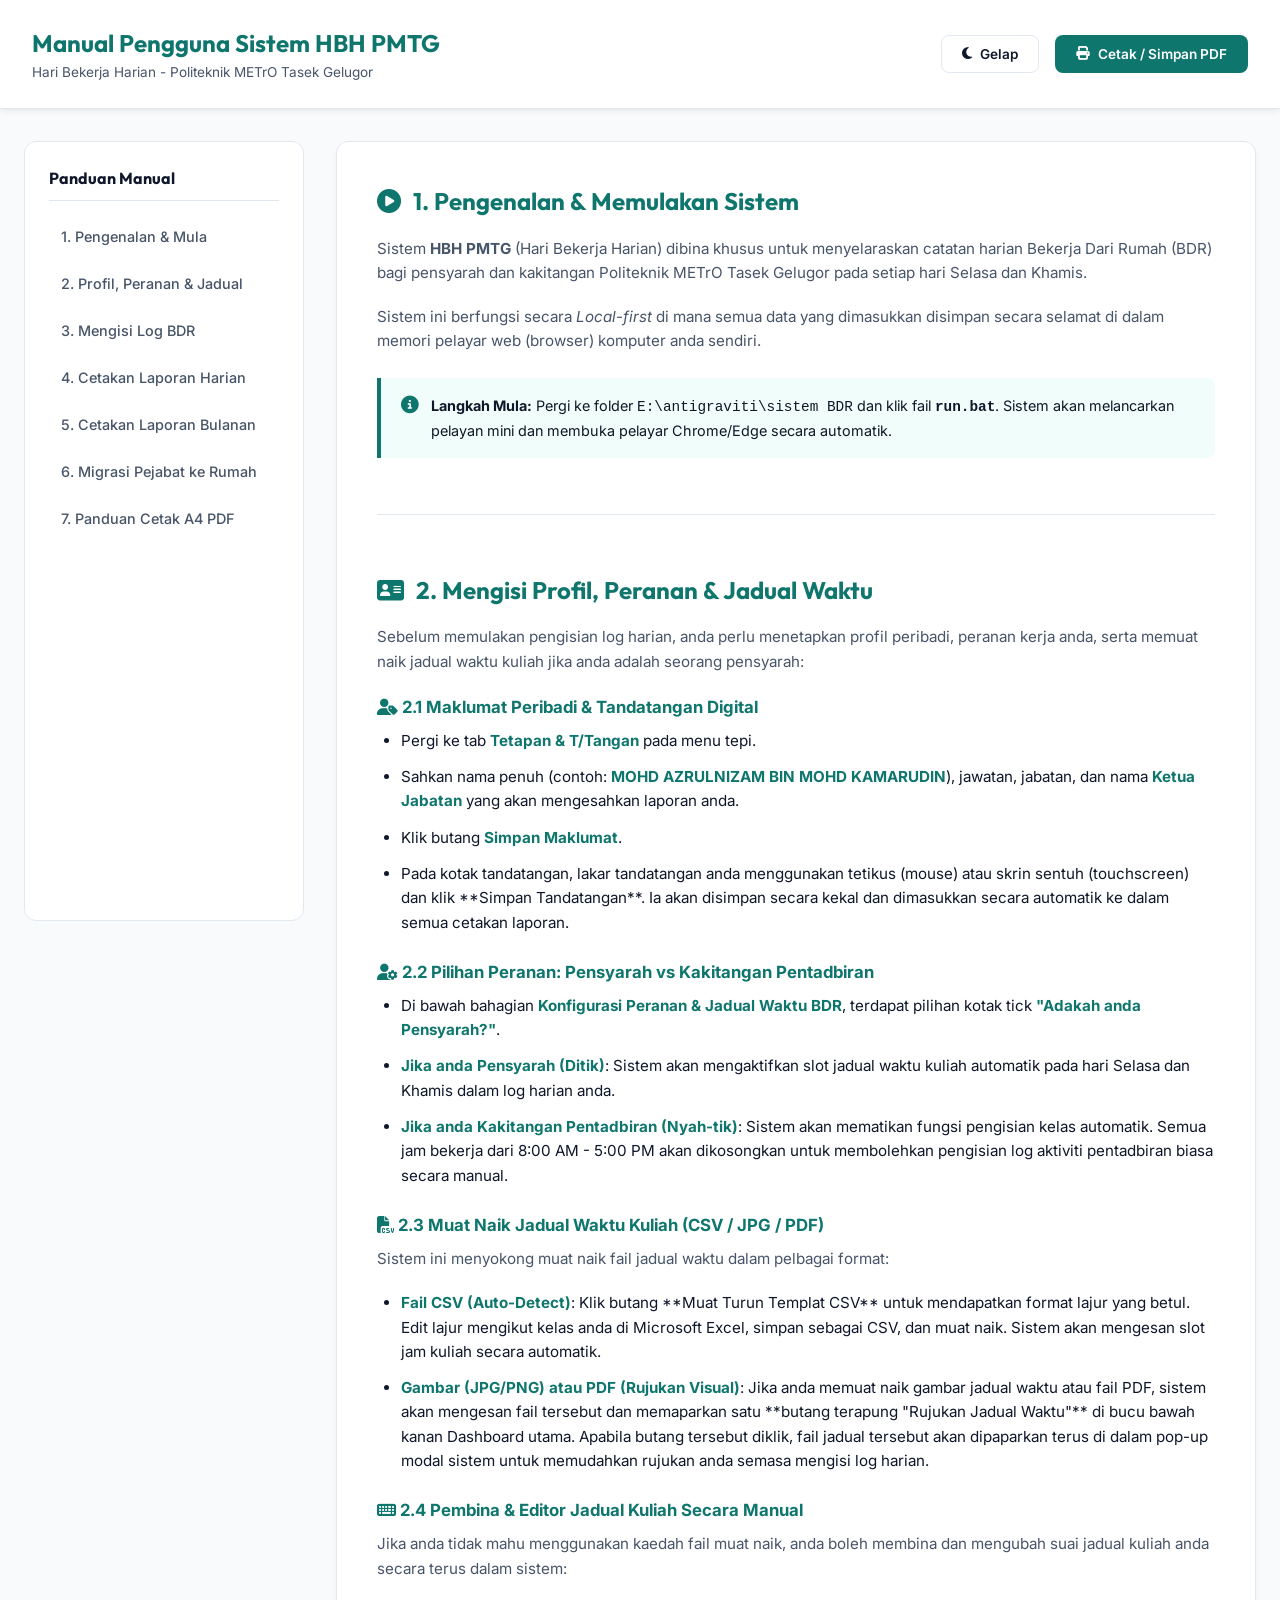
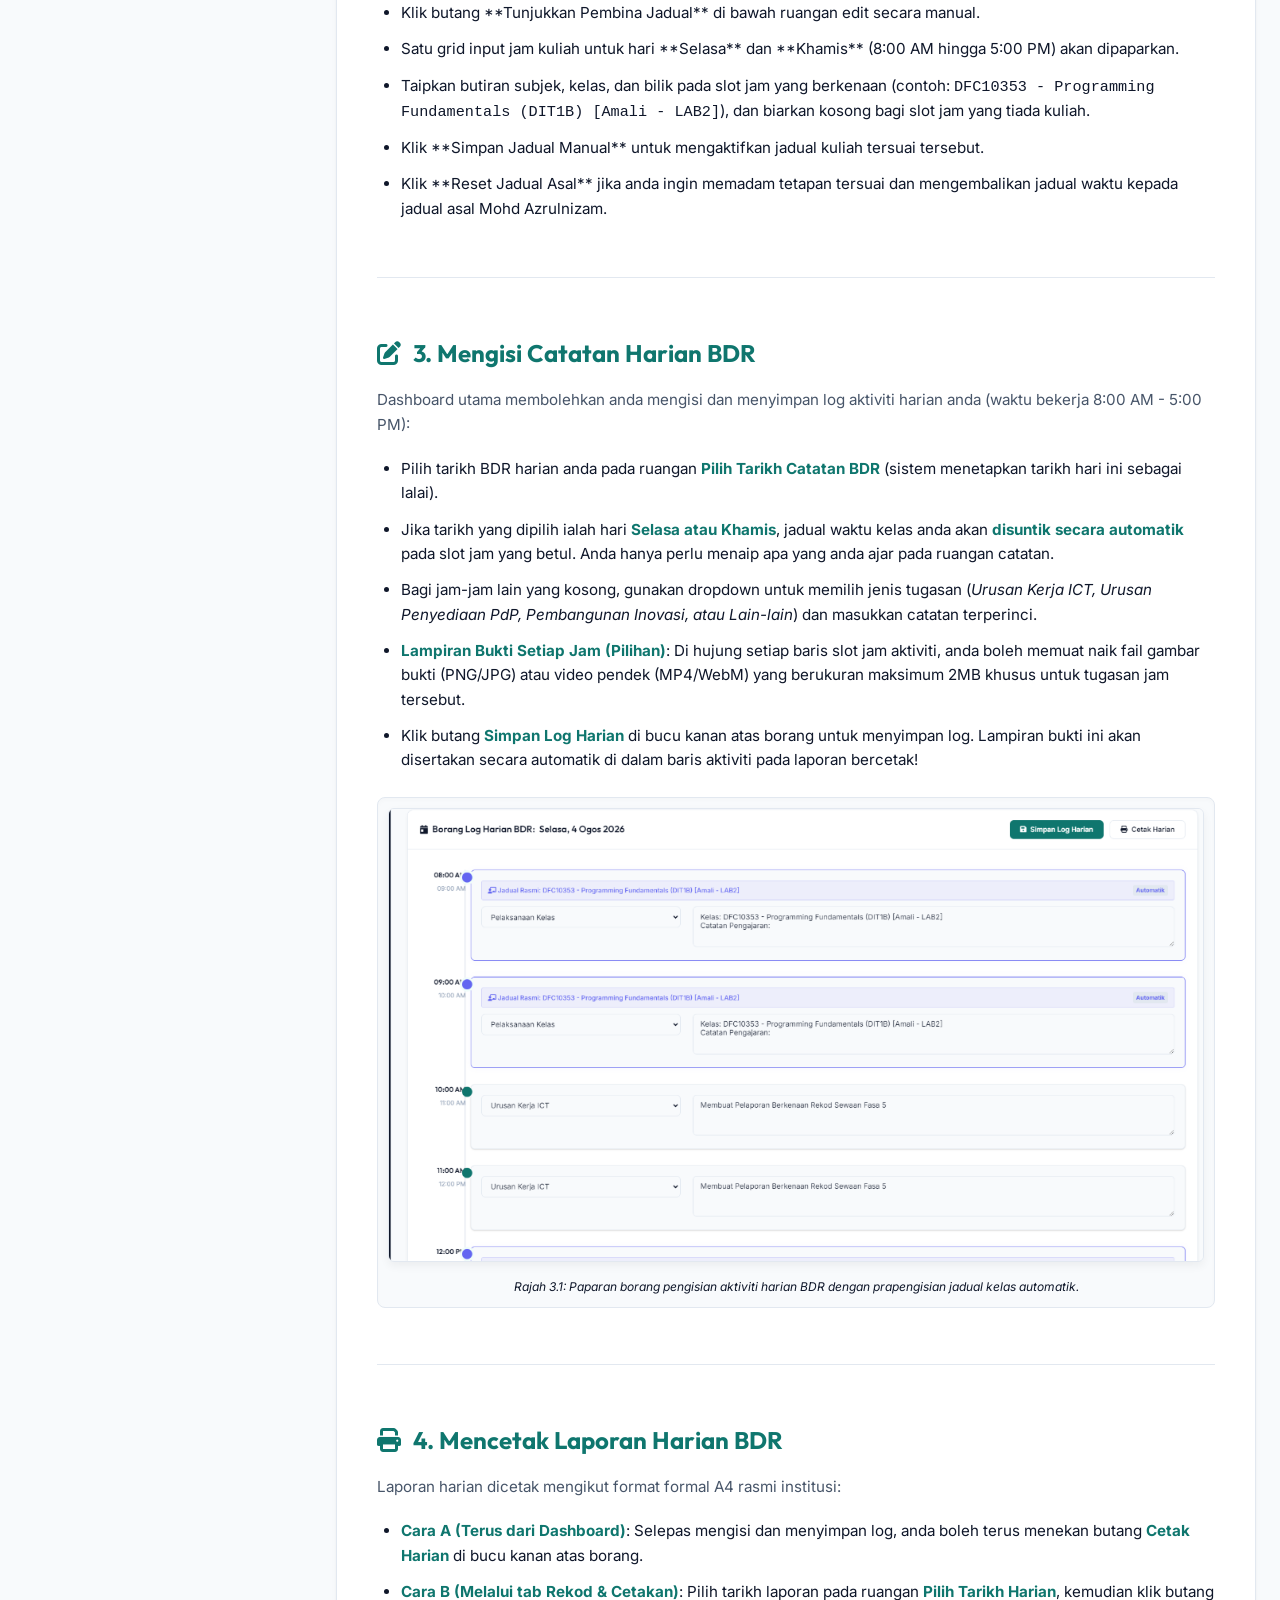
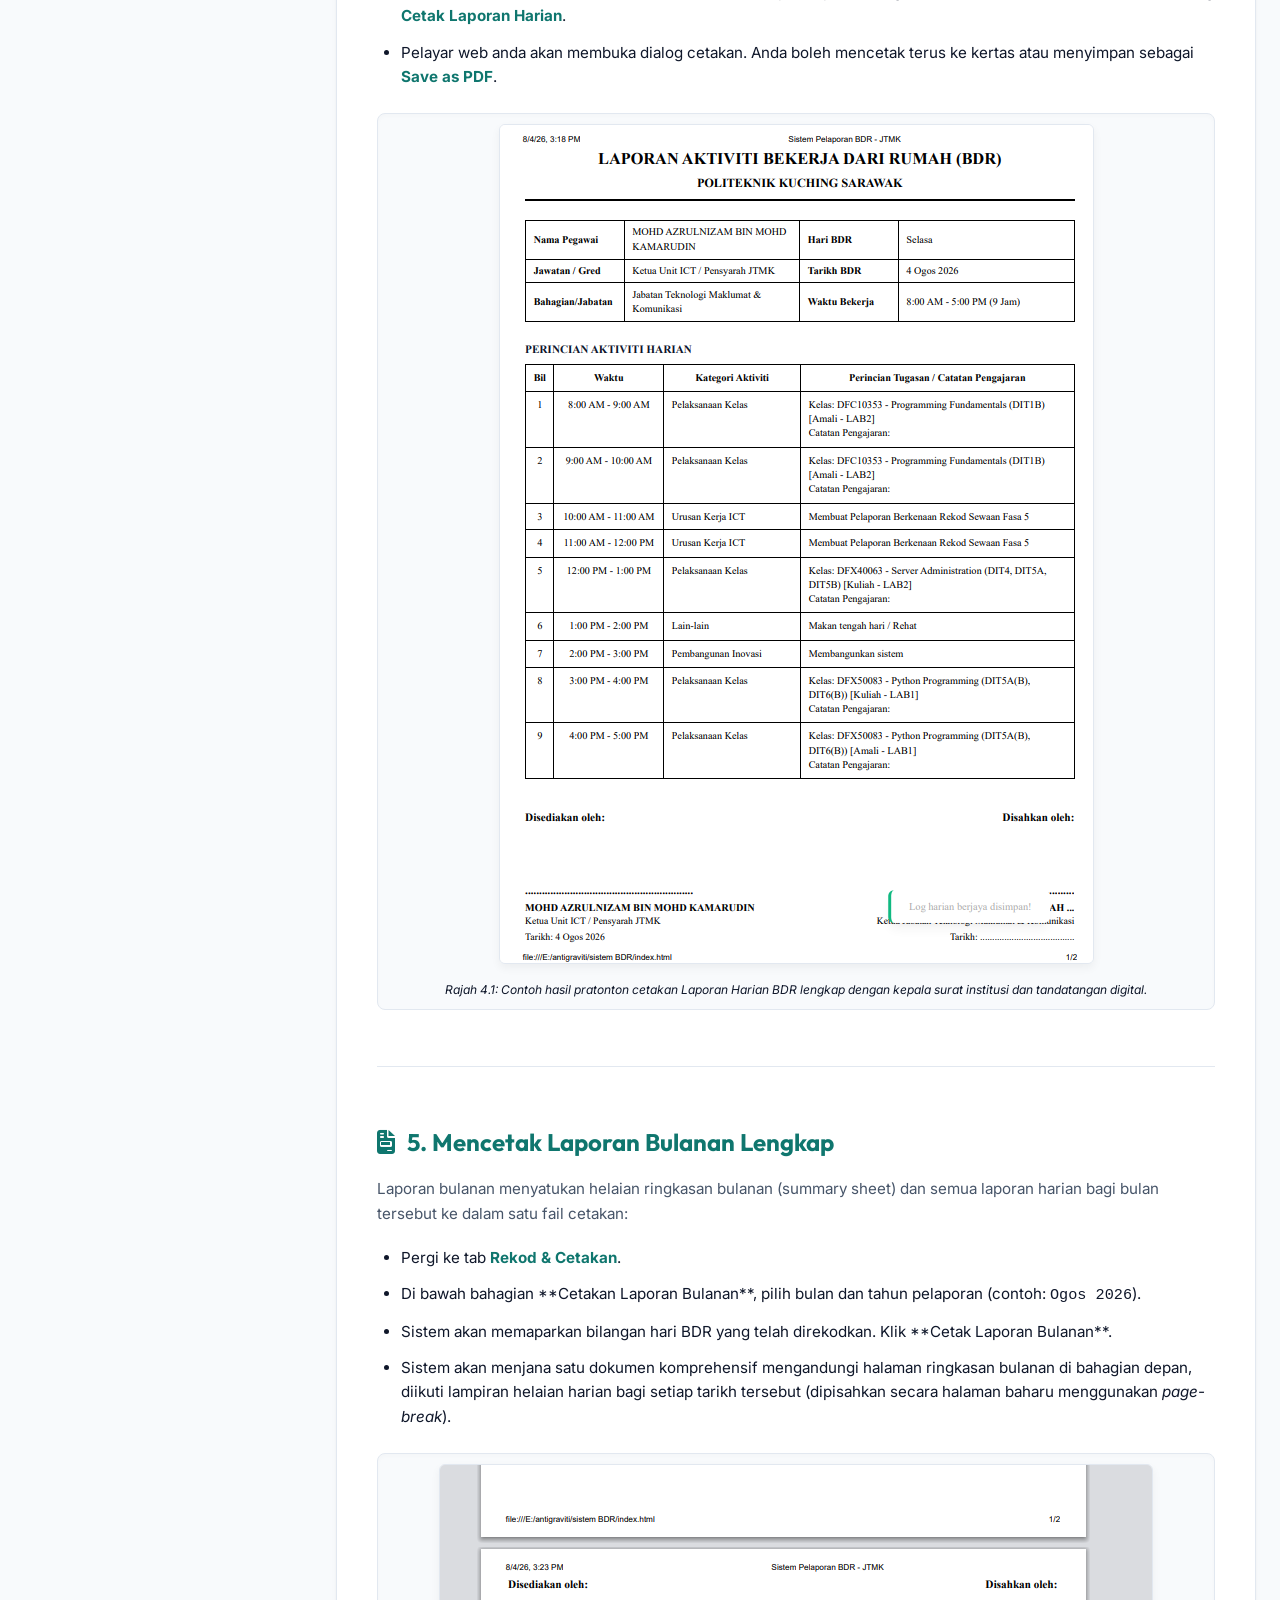
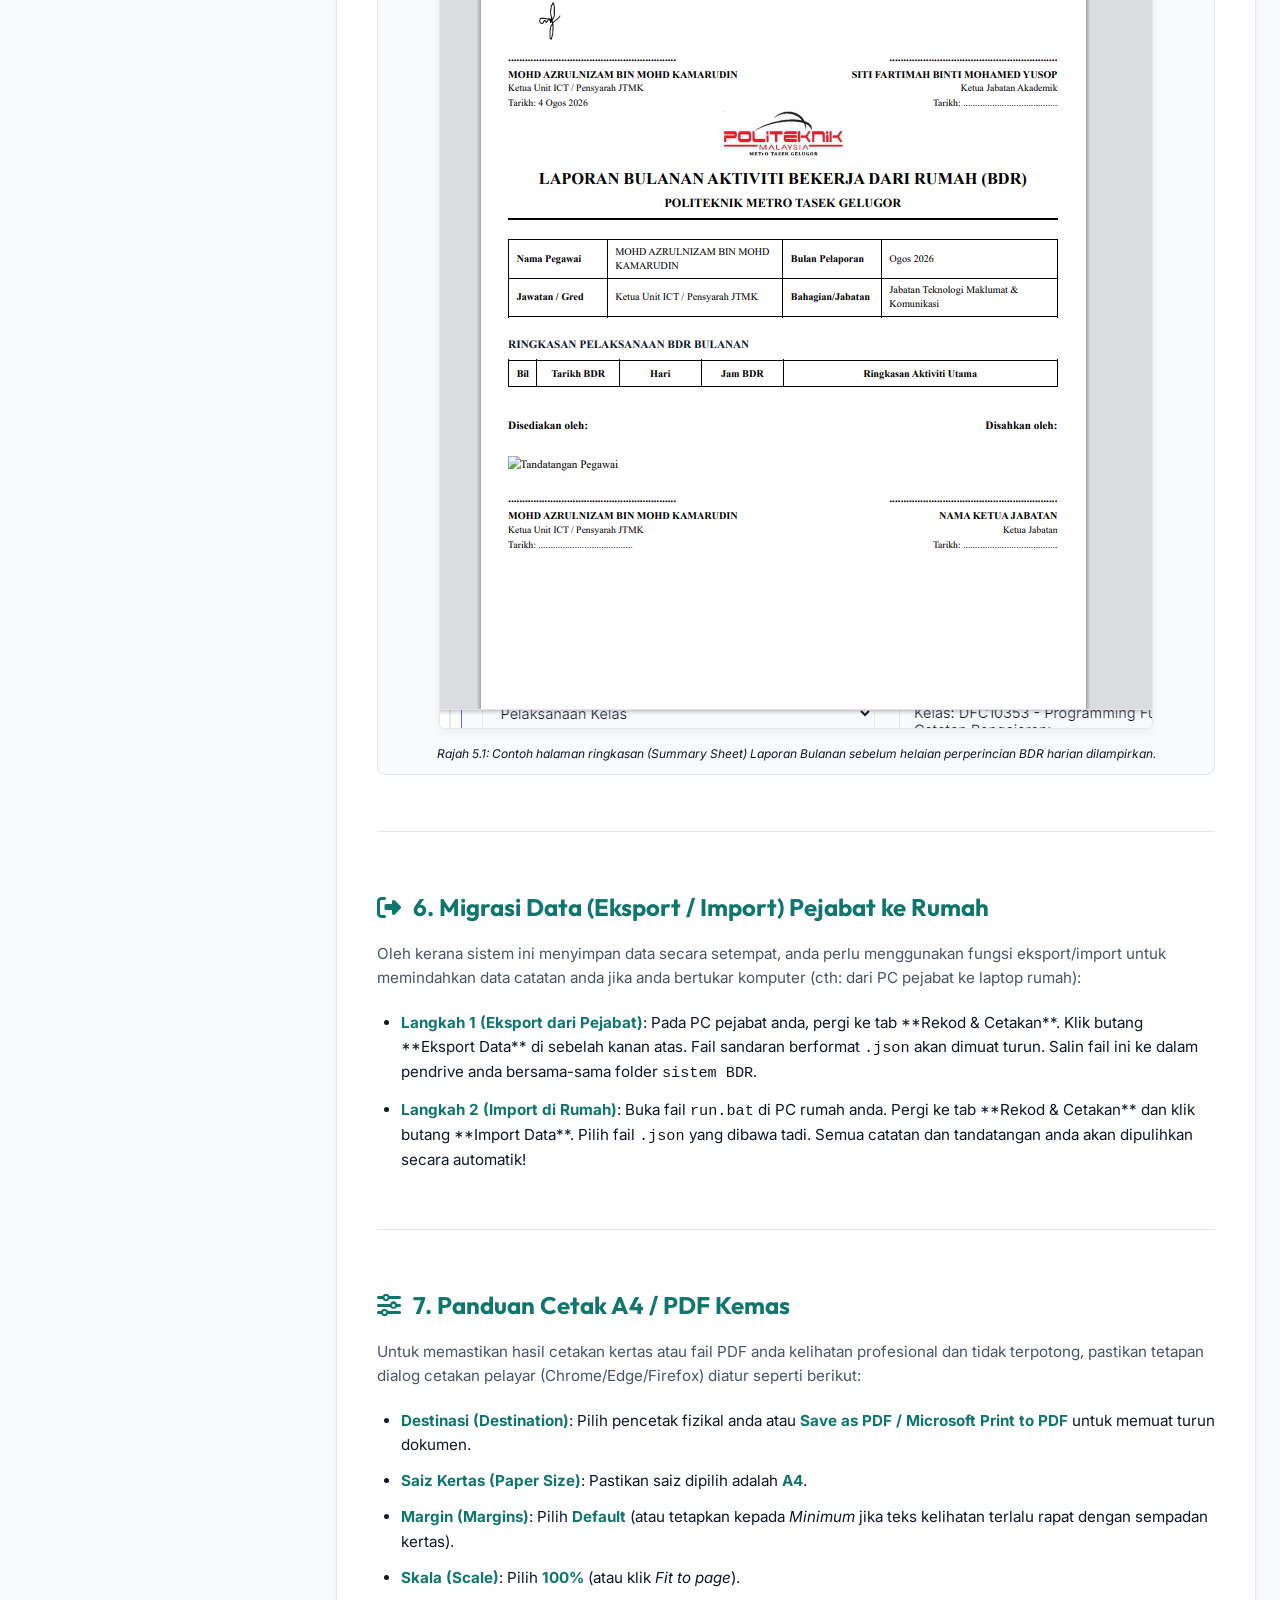
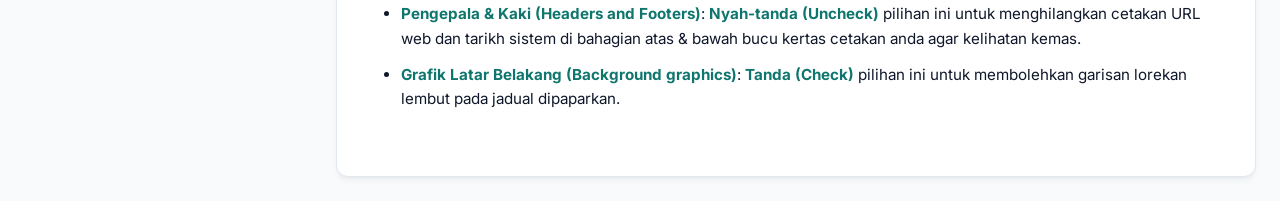
==== manual.html @ 627f0c1c "Add files via upload" ====
<!DOCTYPE html>
<html lang="ms" data-theme="light">
<head>
    <meta charset="UTF-8">
    <meta name="viewport" content="width=device-width, initial-scale=1.0">
    <title>Manual Pengguna - HBH PMTG</title>
    <!-- Google Fonts -->
    <link rel="preconnect" href="https://fonts.googleapis.com">
    <link rel="preconnect" href="https://fonts.gstatic.com" crossorigin>
    <link href="https://fonts.googleapis.com/css2?family=Outfit:wght@300;400;500;600;700;800&family=Inter:wght@300;400;500;600;700&display=swap" rel="stylesheet">
    <!-- FontAwesome for Icons -->
    <link rel="stylesheet" href="https://cdnjs.cloudflare.com/ajax/libs/font-awesome/6.4.0/css/all.min.css">
    
    <style>
        :root {
            --bg-primary: #f8fafc;
            --bg-secondary: #ffffff;
            --text-primary: #0f172a;
            --text-secondary: #475569;
            --border-color: #e2e8f0;
            --primary-color: #0f766e;
            --primary-hover: #0d9488;
            --primary-light: #f0fdfa;
            --secondary-color: #6366f1;
            --shadow: 0 4px 6px -1px rgba(0, 0, 0, 0.05), 0 2px 4px -2px rgba(0, 0, 0, 0.05);
            --radius: 12px;
        }

        [data-theme="dark"] {
            --bg-primary: #0b0f19;
            --bg-secondary: #131b2e;
            --text-primary: #f8fafc;
            --text-secondary: #94a3b8;
            --border-color: #1e293b;
            --primary-color: #14b8a6;
            --primary-hover: #2dd4bf;
            --primary-light: rgba(20, 184, 166, 0.1);
            --secondary-color: #818cf8;
        }

        * {
            box-sizing: border-box;
            margin: 0;
            padding: 0;
        }

        body {
            font-family: 'Inter', -apple-system, BlinkMacSystemFont, sans-serif;
            background-color: var(--bg-primary);
            color: var(--text-primary);
            line-height: 1.6;
        }

        header {
            background-color: var(--bg-secondary);
            border-bottom: 1px solid var(--border-color);
            padding: 1.5rem 2rem;
            position: sticky;
            top: 0;
            z-index: 100;
            display: flex;
            justify-content: space-between;
            align-items: center;
            box-shadow: var(--shadow);
        }

        .header-title h1 {
            font-family: 'Outfit', sans-serif;
            font-size: 1.5rem;
            color: var(--primary-color);
        }

        .header-title p {
            font-size: 0.85rem;
            color: var(--text-secondary);
        }

        .header-actions {
            display: flex;
            gap: 1rem;
        }

        .btn {
            display: inline-flex;
            align-items: center;
            gap: 0.5rem;
            padding: 0.6rem 1.25rem;
            font-family: inherit;
            font-size: 0.85rem;
            font-weight: 600;
            border-radius: 8px;
            border: 1px solid transparent;
            cursor: pointer;
            text-decoration: none;
            transition: all 0.2s ease;
        }

        .btn-primary {
            background-color: var(--primary-color);
            color: white;
        }

        .btn-primary:hover {
            background-color: var(--primary-hover);
        }

        .btn-secondary {
            background-color: var(--bg-secondary);
            border-color: var(--border-color);
            color: var(--text-primary);
        }

        .btn-secondary:hover {
            background-color: var(--bg-primary);
        }

        .layout-container {
            display: flex;
            max-width: 1300px;
            margin: 2rem auto;
            padding: 0 1.5rem;
            gap: 2rem;
        }

        .nav-sidebar {
            width: 280px;
            position: sticky;
            top: 90px;
            height: calc(100vh - 120px);
            background-color: var(--bg-secondary);
            border: 1px solid var(--border-color);
            border-radius: var(--radius);
            padding: 1.5rem;
            overflow-y: auto;
        }

        .nav-sidebar h3 {
            font-family: 'Outfit', sans-serif;
            font-size: 1rem;
            margin-bottom: 1rem;
            padding-bottom: 0.5rem;
            border-bottom: 1px solid var(--border-color);
        }

        .nav-links {
            display: flex;
            flex-direction: column;
            gap: 0.5rem;
            list-style: none;
        }

        .nav-links a {
            display: block;
            color: var(--text-secondary);
            text-decoration: none;
            padding: 0.5rem 0.75rem;
            border-radius: 6px;
            font-size: 0.9rem;
            font-weight: 500;
            transition: all 0.2s ease;
        }

        .nav-links a:hover {
            background-color: var(--bg-primary);
            color: var(--primary-color);
        }

        .content-main {
            flex: 1;
            background-color: var(--bg-secondary);
            border: 1px solid var(--border-color);
            border-radius: var(--radius);
            padding: 2.5rem;
            box-shadow: var(--shadow);
        }

        .manual-section {
            margin-bottom: 3.5rem;
            padding-bottom: 2rem;
            border-bottom: 1px solid var(--border-color);
        }

        .manual-section:last-child {
            margin-bottom: 0;
            padding-bottom: 0;
            border-bottom: none;
        }

        .manual-section h2 {
            font-family: 'Outfit', sans-serif;
            font-size: 1.5rem;
            margin-bottom: 1rem;
            display: flex;
            align-items: center;
            gap: 0.75rem;
            color: var(--primary-color);
        }

        .manual-section p {
            color: var(--text-secondary);
            margin-bottom: 1.25rem;
            font-size: 0.95rem;
        }

        .step-list {
            margin-left: 1.5rem;
            margin-bottom: 1.5rem;
            display: flex;
            flex-direction: column;
            gap: 0.75rem;
        }

        .step-list li {
            font-size: 0.95rem;
            color: var(--text-primary);
        }

        .step-list li strong {
            color: var(--primary-color);
        }

        .image-box {
            background-color: var(--bg-primary);
            border: 1px solid var(--border-color);
            border-radius: 8px;
            padding: 10px;
            margin: 1.5rem 0;
            text-align: center;
            box-shadow: inset 0 2px 4px rgba(0,0,0,0.02);
        }

        .image-box img {
            max-width: 100%;
            height: auto;
            border-radius: 6px;
            border: 1px solid var(--border-color);
            box-shadow: 0 4px 10px rgba(0,0,0,0.05);
        }

        .image-caption {
            font-size: 0.75rem;
            color: var(--text-muted);
            margin-top: 8px;
            font-style: italic;
        }

        .alert-info {
            background-color: var(--primary-light);
            border-left: 4px solid var(--primary-color);
            color: var(--text-primary);
            padding: 1rem 1.25rem;
            border-radius: 0 8px 8px 0;
            font-size: 0.9rem;
            margin: 1.5rem 0;
            display: flex;
            gap: 0.75rem;
            align-items: flex-start;
        }

        .alert-info i {
            color: var(--primary-color);
            font-size: 1.1rem;
            margin-top: 2px;
        }

        /* Print styles */
        @media print {
            header, .nav-sidebar, .btn {
                display: none !important;
            }

            body {
                background-color: #ffffff !important;
                color: #000000 !important;
            }

            .layout-container {
                margin: 0;
                padding: 0;
                display: block;
            }

            .content-main {
                border: none;
                box-shadow: none;
                padding: 0;
            }

            .manual-section {
                page-break-inside: avoid;
                margin-bottom: 2rem;
                padding-bottom: 1.5rem;
            }

            .image-box {
                page-break-inside: avoid;
            }
        }
    </style>
</head>
<body>
    <header>
        <div class="header-title">
            <h1>Manual Pengguna Sistem HBH PMTG</h1>
            <p>Hari Bekerja Harian - Politeknik METrO Tasek Gelugor</p>
        </div>
        <div class="header-actions">
            <button id="theme-toggle" class="btn btn-secondary"><i class="fa-solid fa-moon"></i> Mod</button>
            <button onclick="window.print()" class="btn btn-primary"><i class="fa-solid fa-print"></i> Cetak / Simpan PDF</button>
        </div>
    </header>

    <div class="layout-container">
        <!-- Sidebar Navigation -->
        <nav class="nav-sidebar">
            <h3>Panduan Manual</h3>
            <ul class="nav-links">
                <li><a href="#pengenalan">1. Pengenalan & Mula</a></li>
                <li><a href="#tetapan">2. Profil, Peranan & Jadual</a></li>
                <li><a href="#mengisi">3. Mengisi Log BDR</a></li>
                <li><a href="#cetak-harian">4. Cetakan Laporan Harian</a></li>
                <li><a href="#cetak-bulanan">5. Cetakan Laporan Bulanan</a></li>
                <li><a href="#migrasi">6. Migrasi Pejabat ke Rumah</a></li>
                <li><a href="#panduan-pdf">7. Panduan Cetak A4 PDF</a></li>
            </ul>
        </nav>

        <!-- Main Content -->
        <main class="content-main">
            <!-- Section 1 -->
            <section id="pengenalan" class="manual-section">
                <h2><i class="fa-solid fa-circle-play"></i> 1. Pengenalan & Memulakan Sistem</h2>
                <p>Sistem <strong>HBH PMTG</strong> (Hari Bekerja Harian) dibina khusus untuk menyelaraskan catatan harian Bekerja Dari Rumah (BDR) bagi pensyarah dan kakitangan Politeknik METrO Tasek Gelugor pada setiap hari Selasa dan Khamis.</p>
                <p>Sistem ini berfungsi secara <em>Local-first</em> di mana semua data yang dimasukkan disimpan secara selamat di dalam memori pelayar web (browser) komputer anda sendiri.</p>
                <div class="alert-info">
                    <i class="fa-solid fa-circle-info"></i>
                    <div>
                        <strong>Langkah Mula:</strong> Pergi ke folder <code>E:\antigraviti\sistem BDR</code> dan klik fail <strong><code>run.bat</code></strong>. Sistem akan melancarkan pelayan mini dan membuka pelayar Chrome/Edge secara automatik.
                    </div>
                </div>
            </section>

            <!-- Section 2 -->
            <section id="tetapan" class="manual-section">
                <h2><i class="fa-solid fa-address-card"></i> 2. Mengisi Profil, Peranan & Jadual Waktu</h2>
                <p>Sebelum memulakan pengisian log harian, anda perlu menetapkan profil peribadi, peranan kerja anda, serta memuat naik jadual waktu kuliah jika anda adalah seorang pensyarah:</p>
                
                <h3 style="font-size: 1.05rem; margin-top: 1.25rem; margin-bottom: 0.5rem; color: var(--primary-color);"><i class="fa-solid fa-user-tag"></i> 2.1 Maklumat Peribadi & Tandatangan Digital</h3>
                <ul class="step-list">
                    <li>Pergi ke tab <strong>Tetapan & T/Tangan</strong> pada menu tepi.</li>
                    <li>Sahkan nama penuh (contoh: <strong>MOHD AZRULNIZAM BIN MOHD KAMARUDIN</strong>), jawatan, jabatan, dan nama <strong>Ketua Jabatan</strong> yang akan mengesahkan laporan anda.</li>
                    <li>Klik butang <strong>Simpan Maklumat</strong>.</li>
                    <li>Pada kotak tandatangan, lakar tandatangan anda menggunakan tetikus (mouse) atau skrin sentuh (touchscreen) dan klik **Simpan Tandatangan**. Ia akan disimpan secara kekal dan dimasukkan secara automatik ke dalam semua cetakan laporan.</li>
                </ul>

                <h3 style="font-size: 1.05rem; margin-top: 1.25rem; margin-bottom: 0.5rem; color: var(--primary-color);"><i class="fa-solid fa-user-gear"></i> 2.2 Pilihan Peranan: Pensyarah vs Kakitangan Pentadbiran</h3>
                <ul class="step-list">
                    <li>Di bawah bahagian <strong>Konfigurasi Peranan & Jadual Waktu BDR</strong>, terdapat pilihan kotak tick <strong>"Adakah anda Pensyarah?"</strong>.</li>
                    <li><strong>Jika anda Pensyarah (Ditik)</strong>: Sistem akan mengaktifkan slot jadual waktu kuliah automatik pada hari Selasa dan Khamis dalam log harian anda.</li>
                    <li><strong>Jika anda Kakitangan Pentadbiran (Nyah-tik)</strong>: Sistem akan mematikan fungsi pengisian kelas automatik. Semua jam bekerja dari 8:00 AM - 5:00 PM akan dikosongkan untuk membolehkan pengisian log aktiviti pentadbiran biasa secara manual.</li>
                </ul>

                <h3 style="font-size: 1.05rem; margin-top: 1.25rem; margin-bottom: 0.5rem; color: var(--primary-color);"><i class="fa-solid fa-file-csv"></i> 2.3 Muat Naik Jadual Waktu Kuliah (CSV / JPG / PDF)</h3>
                <p>Sistem ini menyokong muat naik fail jadual waktu dalam pelbagai format:</p>
                <ul class="step-list">
                    <li><strong>Fail CSV (Auto-Detect)</strong>: Klik butang **Muat Turun Templat CSV** untuk mendapatkan format lajur yang betul. Edit lajur mengikut kelas anda di Microsoft Excel, simpan sebagai CSV, dan muat naik. Sistem akan mengesan slot jam kuliah secara automatik.</li>
                    <li><strong>Gambar (JPG/PNG) atau PDF (Rujukan Visual)</strong>: Jika anda memuat naik gambar jadual waktu atau fail PDF, sistem akan mengesan fail tersebut dan memaparkan satu **butang terapung "Rujukan Jadual Waktu"** di bucu bawah kanan Dashboard utama. Apabila butang tersebut diklik, fail jadual tersebut akan dipaparkan terus di dalam pop-up modal sistem untuk memudahkan rujukan anda semasa mengisi log harian.</li>
                </ul>

                <h3 style="font-size: 1.05rem; margin-top: 1.25rem; margin-bottom: 0.5rem; color: var(--primary-color);"><i class="fa-solid fa-keyboard"></i> 2.4 Pembina & Editor Jadual Kuliah Secara Manual</h3>
                <p>Jika anda tidak mahu menggunakan kaedah fail muat naik, anda boleh membina dan mengubah suai jadual kuliah anda secara terus dalam sistem:</p>
                <ul class="step-list">
                    <li>Klik butang **Tunjukkan Pembina Jadual** di bawah ruangan edit secara manual.</li>
                    <li>Satu grid input jam kuliah untuk hari **Selasa** dan **Khamis** (8:00 AM hingga 5:00 PM) akan dipaparkan.</li>
                    <li>Taipkan butiran subjek, kelas, dan bilik pada slot jam yang berkenaan (contoh: <code>DFC10353 - Programming Fundamentals (DIT1B) [Amali - LAB2]</code>), dan biarkan kosong bagi slot jam yang tiada kuliah.</li>
                    <li>Klik **Simpan Jadual Manual** untuk mengaktifkan jadual kuliah tersuai tersebut.</li>
                    <li>Klik **Reset Jadual Asal** jika anda ingin memadam tetapan tersuai dan mengembalikan jadual waktu kepada jadual asal Mohd Azrulnizam.</li>
                </ul>
            </section>

            <!-- Section 3 -->
            <section id="mengisi" class="manual-section">
                <h2><i class="fa-solid fa-pen-to-square"></i> 3. Mengisi Catatan Harian BDR</h2>
                <p>Dashboard utama membolehkan anda mengisi dan menyimpan log aktiviti harian anda (waktu bekerja 8:00 AM - 5:00 PM):</p>
                <ul class="step-list">
                    <li>Pilih tarikh BDR harian anda pada ruangan <strong>Pilih Tarikh Catatan BDR</strong> (sistem menetapkan tarikh hari ini sebagai lalai).</li>
                    <li>Jika tarikh yang dipilih ialah hari <strong>Selasa atau Khamis</strong>, jadual waktu kelas anda akan <strong>disuntik secara automatik</strong> pada slot jam yang betul. Anda hanya perlu menaip apa yang anda ajar pada ruangan catatan.</li>
                    <li>Bagi jam-jam lain yang kosong, gunakan dropdown untuk memilih jenis tugasan (<em>Urusan Kerja ICT, Urusan Penyediaan PdP, Pembangunan Inovasi, atau Lain-lain</em>) dan masukkan catatan terperinci.</li>
                    <li><strong>Lampiran Bukti Setiap Jam (Pilihan)</strong>: Di hujung setiap baris slot jam aktiviti, anda boleh memuat naik fail gambar bukti (PNG/JPG) atau video pendek (MP4/WebM) yang berukuran maksimum 2MB khusus untuk tugasan jam tersebut.</li>
                    <li>Klik butang <strong>Simpan Log Harian</strong> di bucu kanan atas borang untuk menyimpan log. Lampiran bukti ini akan disertakan secara automatik di dalam baris aktiviti pada laporan bercetak!</li>
                </ul>
                
                <div class="image-box">
                    <img src="assets/dashboard_inputs.png" alt="Borang Log Harian BDR">
                    <div class="image-caption">Rajah 3.1: Paparan borang pengisian aktiviti harian BDR dengan prapengisian jadual kelas automatik.</div>
                </div>
            </section>

            <!-- Section 4 -->
            <section id="cetak-harian" class="manual-section">
                <h2><i class="fa-solid fa-print"></i> 4. Mencetak Laporan Harian BDR</h2>
                <p>Laporan harian dicetak mengikut format formal A4 rasmi institusi:</p>
                <ul class="step-list">
                    <li><strong>Cara A (Terus dari Dashboard)</strong>: Selepas mengisi dan menyimpan log, anda boleh terus menekan butang <strong>Cetak Harian</strong> di bucu kanan atas borang.</li>
                    <li><strong>Cara B (Melalui tab Rekod & Cetakan)</strong>: Pilih tarikh laporan pada ruangan <strong>Pilih Tarikh Harian</strong>, kemudian klik butang <strong>Cetak Laporan Harian</strong>.</li>
                    <li>Pelayar web anda akan membuka dialog cetakan. Anda boleh mencetak terus ke kertas atau menyimpan sebagai <strong>Save as PDF</strong>.</li>
                </ul>
                
                <div class="image-box">
                    <img src="assets/print_daily.png" alt="Pratonton Cetakan Laporan Harian">
                    <div class="image-caption">Rajah 4.1: Contoh hasil pratonton cetakan Laporan Harian BDR lengkap dengan kepala surat institusi dan tandatangan digital.</div>
                </div>
            </section>

            <!-- Section 5 -->
            <section id="cetak-bulanan" class="manual-section">
                <h2><i class="fa-solid fa-file-invoice"></i> 5. Mencetak Laporan Bulanan Lengkap</h2>
                <p>Laporan bulanan menyatukan helaian ringkasan bulanan (summary sheet) dan semua laporan harian bagi bulan tersebut ke dalam satu fail cetakan:</p>
                <ul class="step-list">
                    <li>Pergi ke tab <strong>Rekod & Cetakan</strong>.</li>
                    <li>Di bawah bahagian **Cetakan Laporan Bulanan**, pilih bulan dan tahun pelaporan (contoh: <code>Ogos 2026</code>).</li>
                    <li>Sistem akan memaparkan bilangan hari BDR yang telah direkodkan. Klik **Cetak Laporan Bulanan**.</li>
                    <li>Sistem akan menjana satu dokumen komprehensif mengandungi halaman ringkasan bulanan di bahagian depan, diikuti lampiran helaian harian bagi setiap tarikh tersebut (dipisahkan secara halaman baharu menggunakan <em>page-break</em>).</li>
                </ul>
                
                <div class="image-box">
                    <img src="assets/print_monthly.png" alt="Pratonton Cetakan Laporan Bulanan">
                    <div class="image-caption">Rajah 5.1: Contoh halaman ringkasan (Summary Sheet) Laporan Bulanan sebelum helaian perperincian BDR harian dilampirkan.</div>
                </div>
            </section>

            <!-- Section 6 -->
            <section id="migrasi" class="manual-section">
                <h2><i class="fa-solid fa-right-from-bracket"></i> 6. Migrasi Data (Eksport / Import) Pejabat ke Rumah</h2>
                <p>Oleh kerana sistem ini menyimpan data secara setempat, anda perlu menggunakan fungsi eksport/import untuk memindahkan data catatan anda jika anda bertukar komputer (cth: dari PC pejabat ke laptop rumah):</p>
                <ul class="step-list">
                    <li><strong>Langkah 1 (Eksport dari Pejabat)</strong>: Pada PC pejabat anda, pergi ke tab **Rekod & Cetakan**. Klik butang **Eksport Data** di sebelah kanan atas. Fail sandaran berformat <code>.json</code> akan dimuat turun. Salin fail ini ke dalam pendrive anda bersama-sama folder <code>sistem BDR</code>.</li>
                    <li><strong>Langkah 2 (Import di Rumah)</strong>: Buka fail <code>run.bat</code> di PC rumah anda. Pergi ke tab **Rekod & Cetakan** dan klik butang **Import Data**. Pilih fail <code>.json</code> yang dibawa tadi. Semua catatan dan tandatangan anda akan dipulihkan secara automatik!</li>
                </ul>
            </section>

            <!-- Section 7 -->
            <section id="panduan-pdf" class="manual-section">
                <h2><i class="fa-solid fa-sliders"></i> 7. Panduan Cetak A4 / PDF Kemas</h2>
                <p>Untuk memastikan hasil cetakan kertas atau fail PDF anda kelihatan profesional dan tidak terpotong, pastikan tetapan dialog cetakan pelayar (Chrome/Edge/Firefox) diatur seperti berikut:</p>
                <ul class="step-list">
                    <li><strong>Destinasi (Destination)</strong>: Pilih pencetak fizikal anda atau <strong>Save as PDF / Microsoft Print to PDF</strong> untuk memuat turun dokumen.</li>
                    <li><strong>Saiz Kertas (Paper Size)</strong>: Pastikan saiz dipilih adalah <strong>A4</strong>.</li>
                    <li><strong>Margin (Margins)</strong>: Pilih <strong>Default</strong> (atau tetapkan kepada <em>Minimum</em> jika teks kelihatan terlalu rapat dengan sempadan kertas).</li>
                    <li><strong>Skala (Scale)</strong>: Pilih <strong>100%</strong> (atau klik <em>Fit to page</em>).</li>
                    <li><strong>Pengepala & Kaki (Headers and Footers)</strong>: <strong>Nyah-tanda (Uncheck)</strong> pilihan ini untuk menghilangkan cetakan URL web dan tarikh sistem di bahagian atas & bawah bucu kertas cetakan anda agar kelihatan kemas.</li>
                    <li><strong>Grafik Latar Belakang (Background graphics)</strong>: <strong>Tanda (Check)</strong> pilihan ini untuk membolehkan garisan lorekan lembut pada jadual dipaparkan.</li>
                </ul>
            </section>
        </main>
    </div>

    <script>
        // Theme toggler for Manual page
        const themeToggle = document.getElementById("theme-toggle");
        
        // Sync theme with main app if stored
        const savedTheme = localStorage.getItem("bdr_theme") || "light";
        document.documentElement.setAttribute("data-theme", savedTheme);
        updateToggleIcon(savedTheme);

        themeToggle.addEventListener("click", () => {
            let currentTheme = document.documentElement.getAttribute("data-theme");
            let newTheme = currentTheme === "dark" ? "light" : "dark";
            document.documentElement.setAttribute("data-theme", newTheme);
            localStorage.setItem("bdr_theme", newTheme);
            updateToggleIcon(newTheme);
        });

        function updateToggleIcon(theme) {
            themeToggle.innerHTML = theme === "dark" 
                ? '<i class="fa-solid fa-sun"></i> Cerah' 
                : '<i class="fa-solid fa-moon"></i> Gelap';
        }
    </script>
</body>
</html>
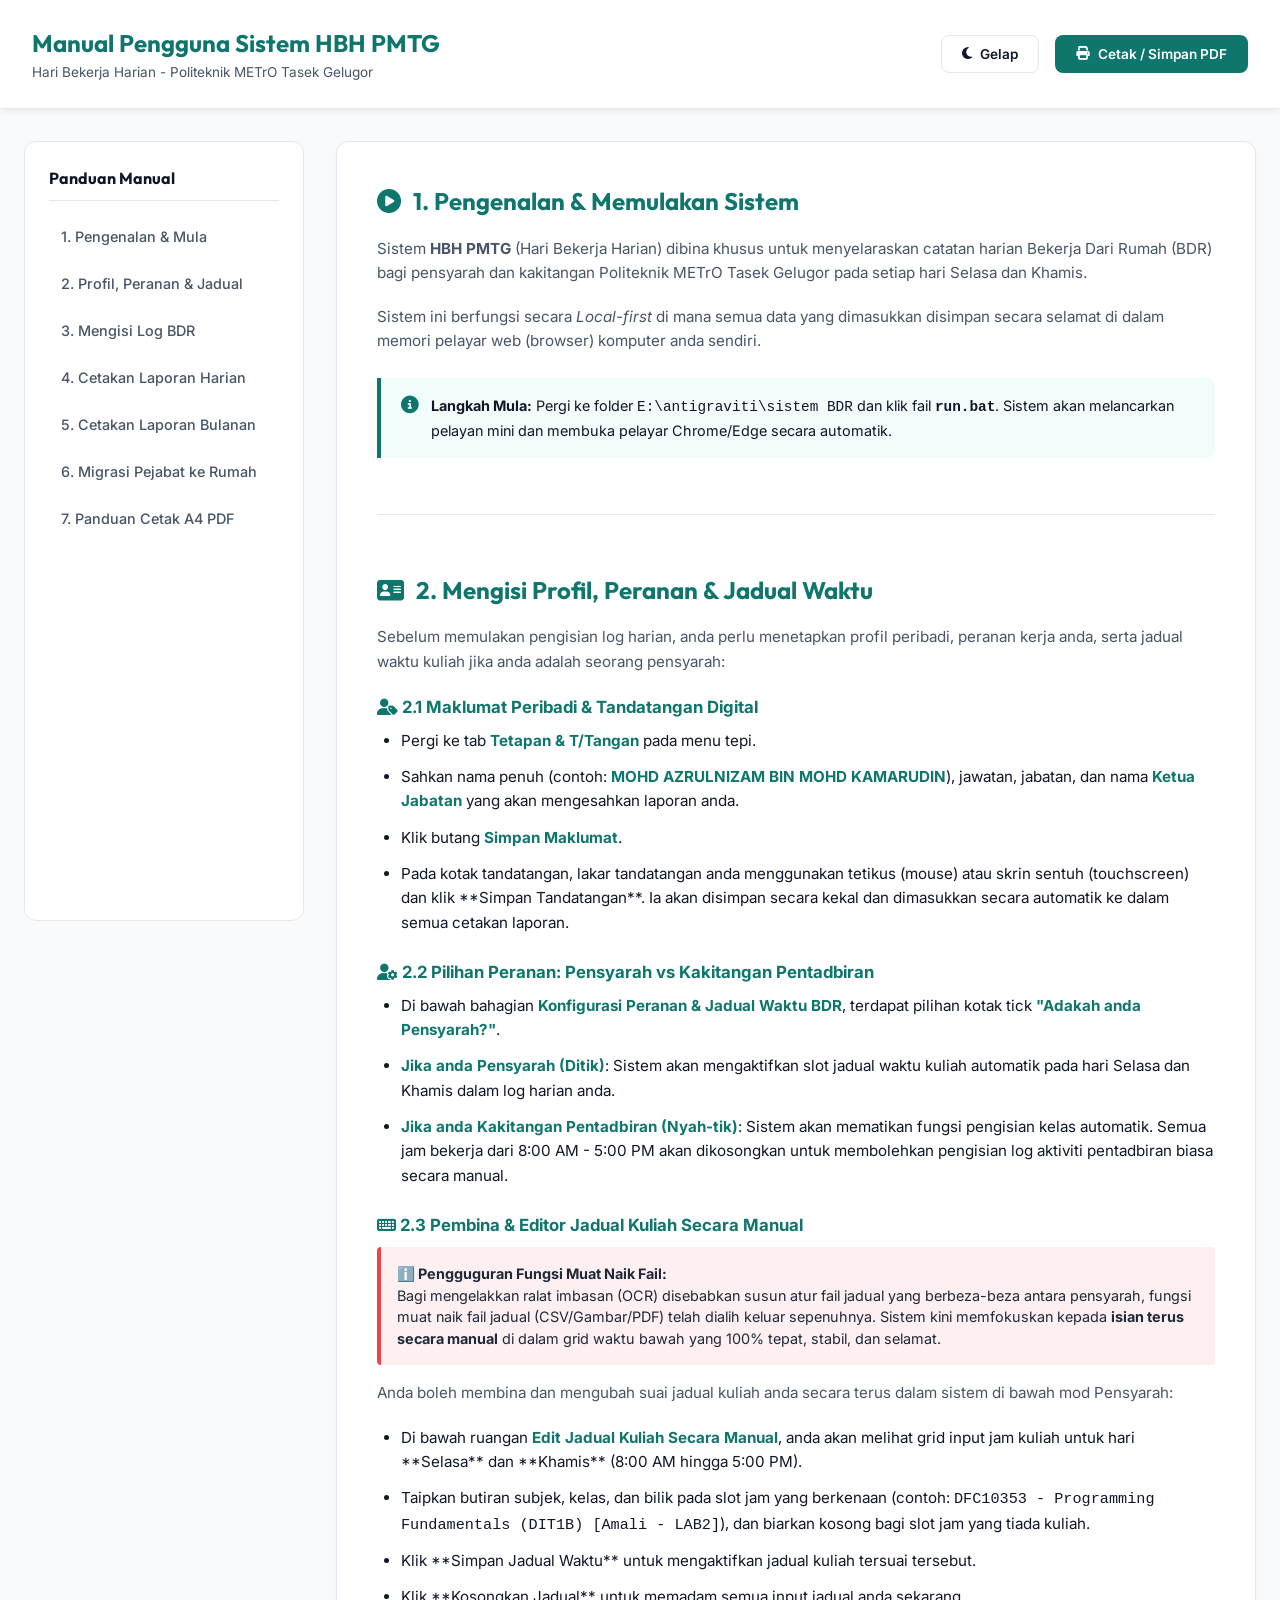
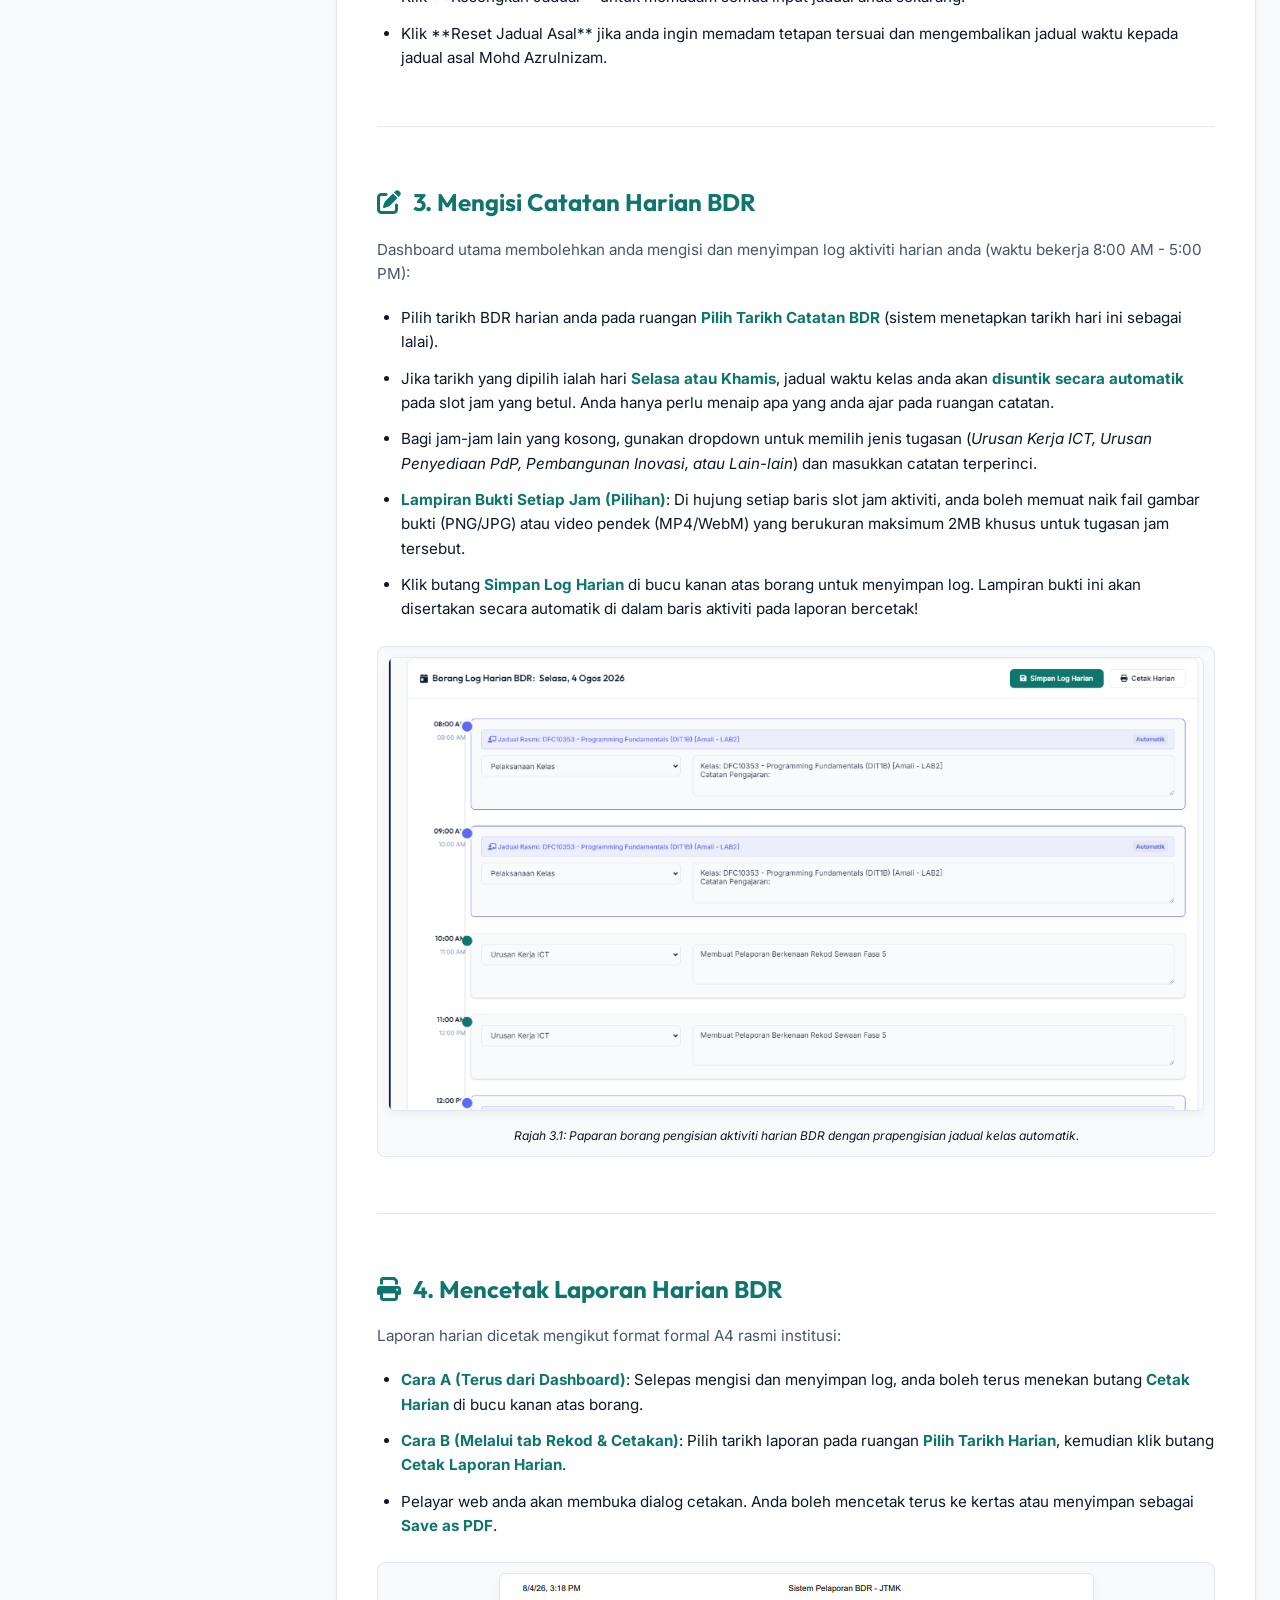
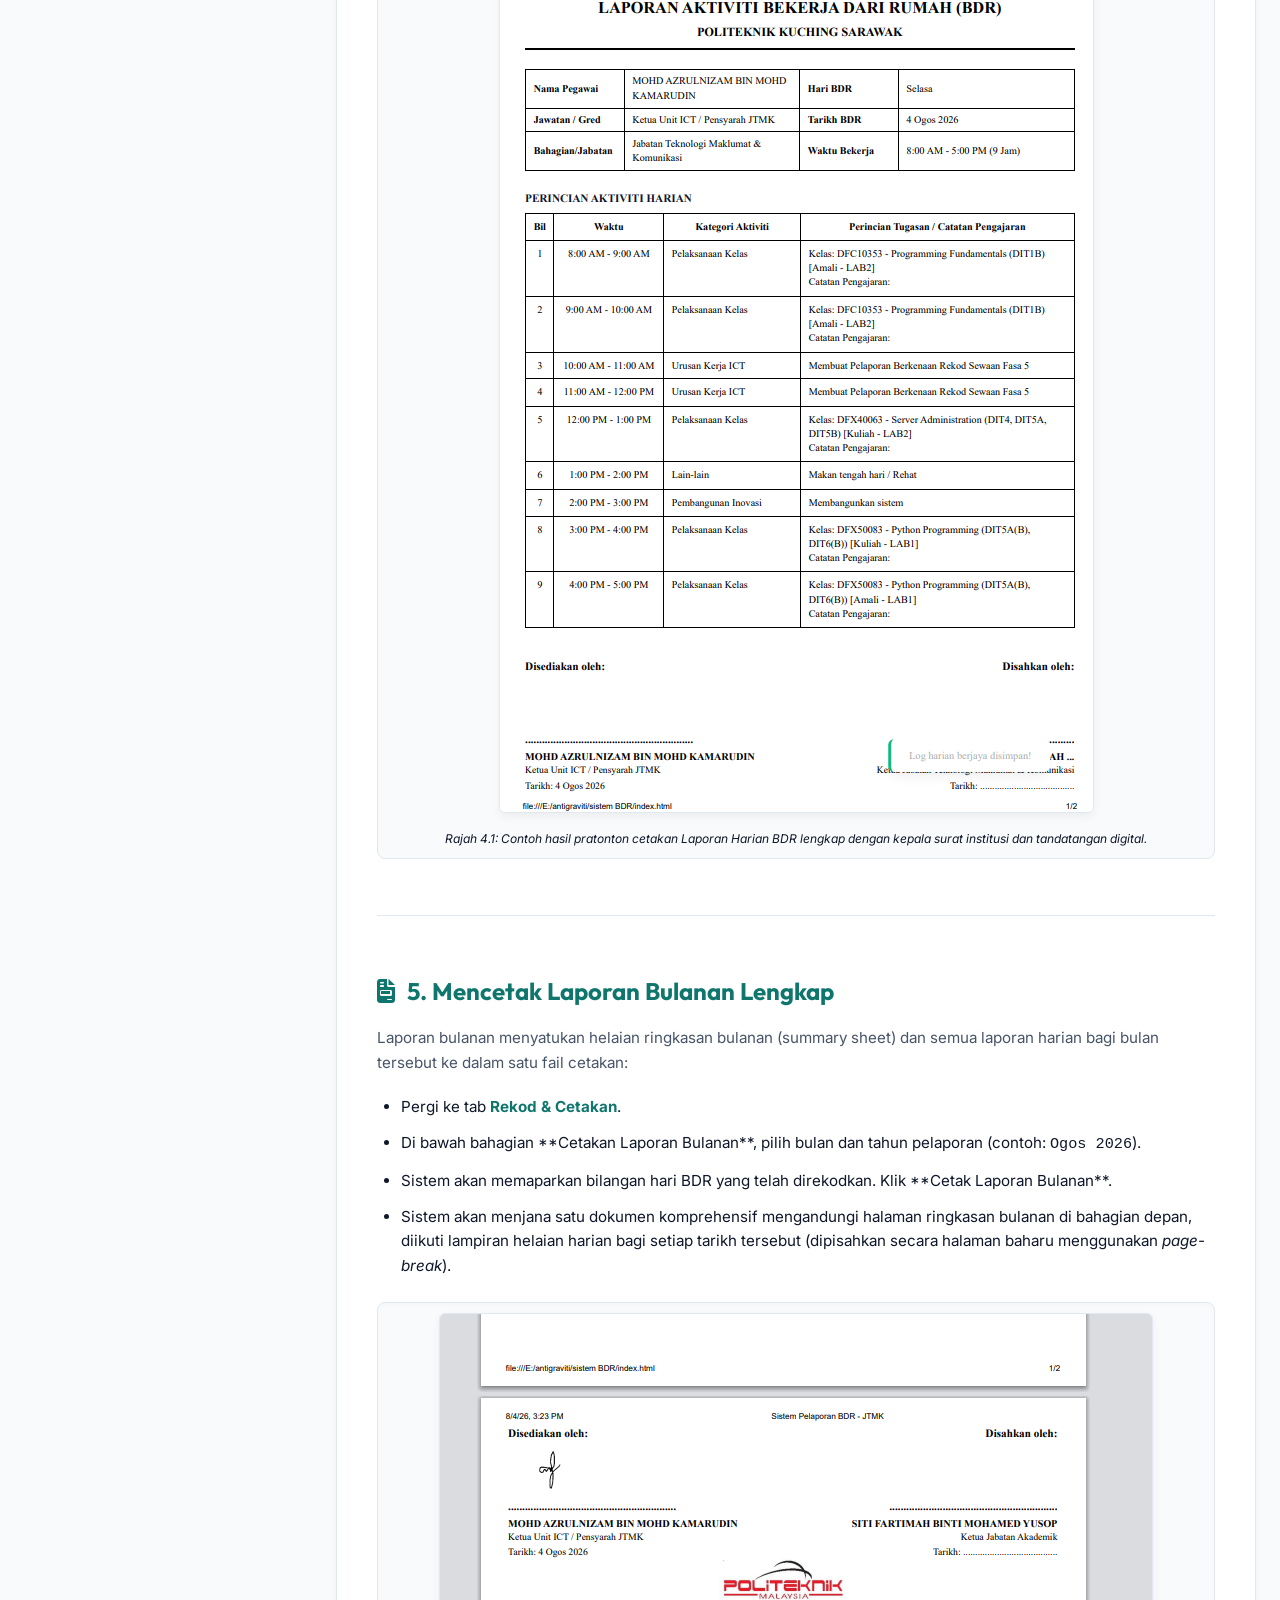
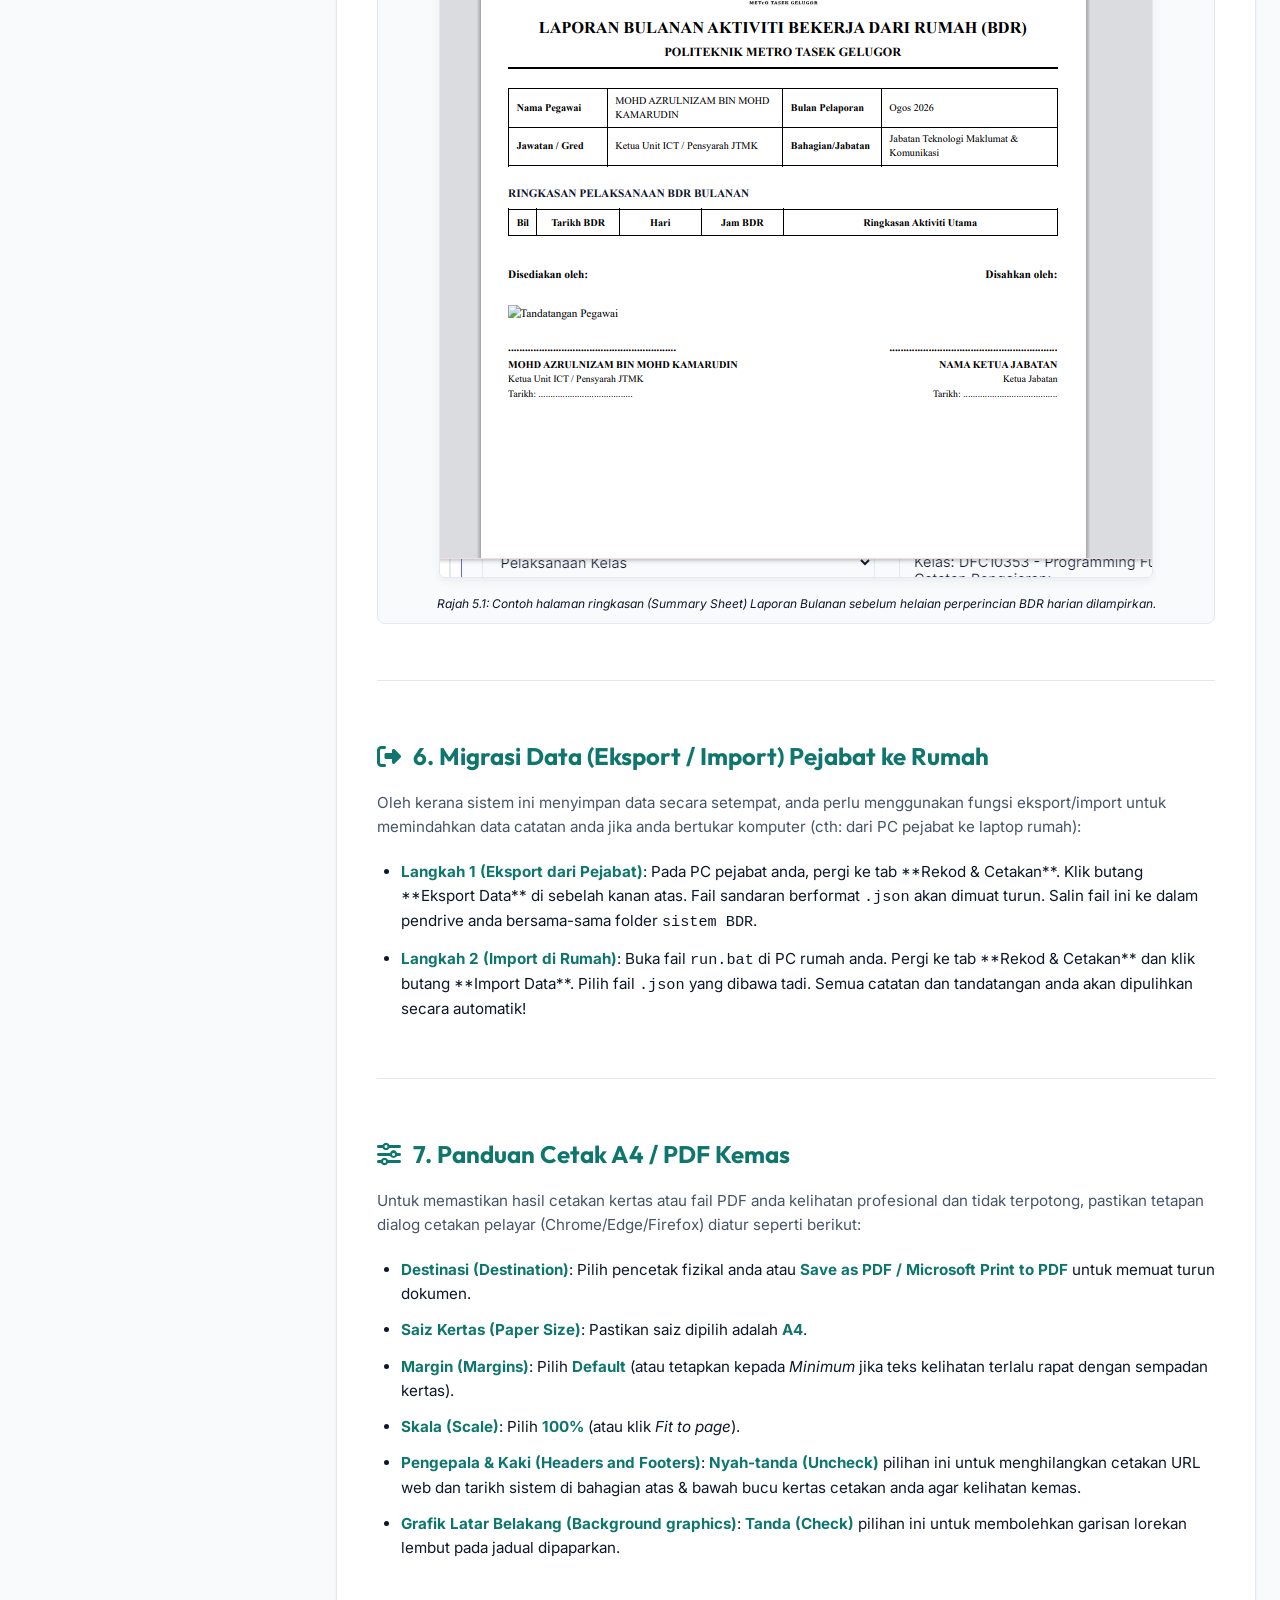
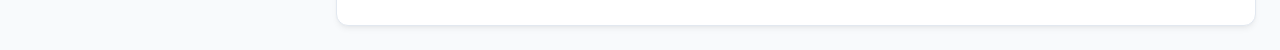
==== commit c64db74e: "Add files via upload" ====
--- a/manual.html
+++ b/manual.html
@@ -343,7 +343,7 @@
             <!-- Section 2 -->
             <section id="tetapan" class="manual-section">
                 <h2><i class="fa-solid fa-address-card"></i> 2. Mengisi Profil, Peranan & Jadual Waktu</h2>
-                <p>Sebelum memulakan pengisian log harian, anda perlu menetapkan profil peribadi, peranan kerja anda, serta memuat naik jadual waktu kuliah jika anda adalah seorang pensyarah:</p>
+                <p>Sebelum memulakan pengisian log harian, anda perlu menetapkan profil peribadi, peranan kerja anda, serta jadual waktu kuliah jika anda adalah seorang pensyarah:</p>
                 
                 <h3 style="font-size: 1.05rem; margin-top: 1.25rem; margin-bottom: 0.5rem; color: var(--primary-color);"><i class="fa-solid fa-user-tag"></i> 2.1 Maklumat Peribadi & Tandatangan Digital</h3>
                 <ul class="step-list">
@@ -360,20 +360,17 @@
                     <li><strong>Jika anda Kakitangan Pentadbiran (Nyah-tik)</strong>: Sistem akan mematikan fungsi pengisian kelas automatik. Semua jam bekerja dari 8:00 AM - 5:00 PM akan dikosongkan untuk membolehkan pengisian log aktiviti pentadbiran biasa secara manual.</li>
                 </ul>
 
-                <h3 style="font-size: 1.05rem; margin-top: 1.25rem; margin-bottom: 0.5rem; color: var(--primary-color);"><i class="fa-solid fa-file-csv"></i> 2.3 Muat Naik Jadual Waktu Kuliah (CSV / JPG / PDF)</h3>
-                <p>Sistem ini menyokong muat naik fail jadual waktu dalam pelbagai format:</p>
-                <ul class="step-list">
-                    <li><strong>Fail CSV (Auto-Detect)</strong>: Klik butang **Muat Turun Templat CSV** untuk mendapatkan format lajur yang betul. Edit lajur mengikut kelas anda di Microsoft Excel, simpan sebagai CSV, dan muat naik. Sistem akan mengesan slot jam kuliah secara automatik.</li>
-                    <li><strong>Gambar (JPG/PNG) atau PDF (Rujukan Visual)</strong>: Jika anda memuat naik gambar jadual waktu atau fail PDF, sistem akan mengesan fail tersebut dan memaparkan satu **butang terapung "Rujukan Jadual Waktu"** di bucu bawah kanan Dashboard utama. Apabila butang tersebut diklik, fail jadual tersebut akan dipaparkan terus di dalam pop-up modal sistem untuk memudahkan rujukan anda semasa mengisi log harian.</li>
-                </ul>
-
-                <h3 style="font-size: 1.05rem; margin-top: 1.25rem; margin-bottom: 0.5rem; color: var(--primary-color);"><i class="fa-solid fa-keyboard"></i> 2.4 Pembina & Editor Jadual Kuliah Secara Manual</h3>
-                <p>Jika anda tidak mahu menggunakan kaedah fail muat naik, anda boleh membina dan mengubah suai jadual kuliah anda secara terus dalam sistem:</p>
-                <ul class="step-list">
-                    <li>Klik butang **Tunjukkan Pembina Jadual** di bawah ruangan edit secara manual.</li>
-                    <li>Satu grid input jam kuliah untuk hari **Selasa** dan **Khamis** (8:00 AM hingga 5:00 PM) akan dipaparkan.</li>
+                <h3 style="font-size: 1.05rem; margin-top: 1.25rem; margin-bottom: 0.5rem; color: var(--primary-color);"><i class="fa-solid fa-keyboard"></i> 2.3 Pembina & Editor Jadual Kuliah Secara Manual</h3>
+                <div style="background-color: rgba(239, 68, 68, 0.08); border-left: 4px solid #ef4444; padding: 1rem; margin-bottom: 1rem; border-radius: 4px; font-size: 0.9rem; line-height: 1.5; color: #1e293b;">
+                    <strong>ℹ️ Pengguguran Fungsi Muat Naik Fail:</strong><br>
+                    Bagi mengelakkan ralat imbasan (OCR) disebabkan susun atur fail jadual yang berbeza-beza antara pensyarah, fungsi muat naik fail jadual (CSV/Gambar/PDF) telah dialih keluar sepenuhnya. Sistem kini memfokuskan kepada <strong>isian terus secara manual</strong> di dalam grid waktu bawah yang 100% tepat, stabil, dan selamat.
+                </div>
+                <p>Anda boleh membina dan mengubah suai jadual kuliah anda secara terus dalam sistem di bawah mod Pensyarah:</p>
+                <ul class="step-list">
+                    <li>Di bawah ruangan <strong>Edit Jadual Kuliah Secara Manual</strong>, anda akan melihat grid input jam kuliah untuk hari **Selasa** dan **Khamis** (8:00 AM hingga 5:00 PM).</li>
                     <li>Taipkan butiran subjek, kelas, dan bilik pada slot jam yang berkenaan (contoh: <code>DFC10353 - Programming Fundamentals (DIT1B) [Amali - LAB2]</code>), dan biarkan kosong bagi slot jam yang tiada kuliah.</li>
-                    <li>Klik **Simpan Jadual Manual** untuk mengaktifkan jadual kuliah tersuai tersebut.</li>
+                    <li>Klik **Simpan Jadual Waktu** untuk mengaktifkan jadual kuliah tersuai tersebut.</li>
+                    <li>Klik **Kosongkan Jadual** untuk memadam semua input jadual anda sekarang.</li>
                     <li>Klik **Reset Jadual Asal** jika anda ingin memadam tetapan tersuai dan mengembalikan jadual waktu kepada jadual asal Mohd Azrulnizam.</li>
                 </ul>
             </section>
